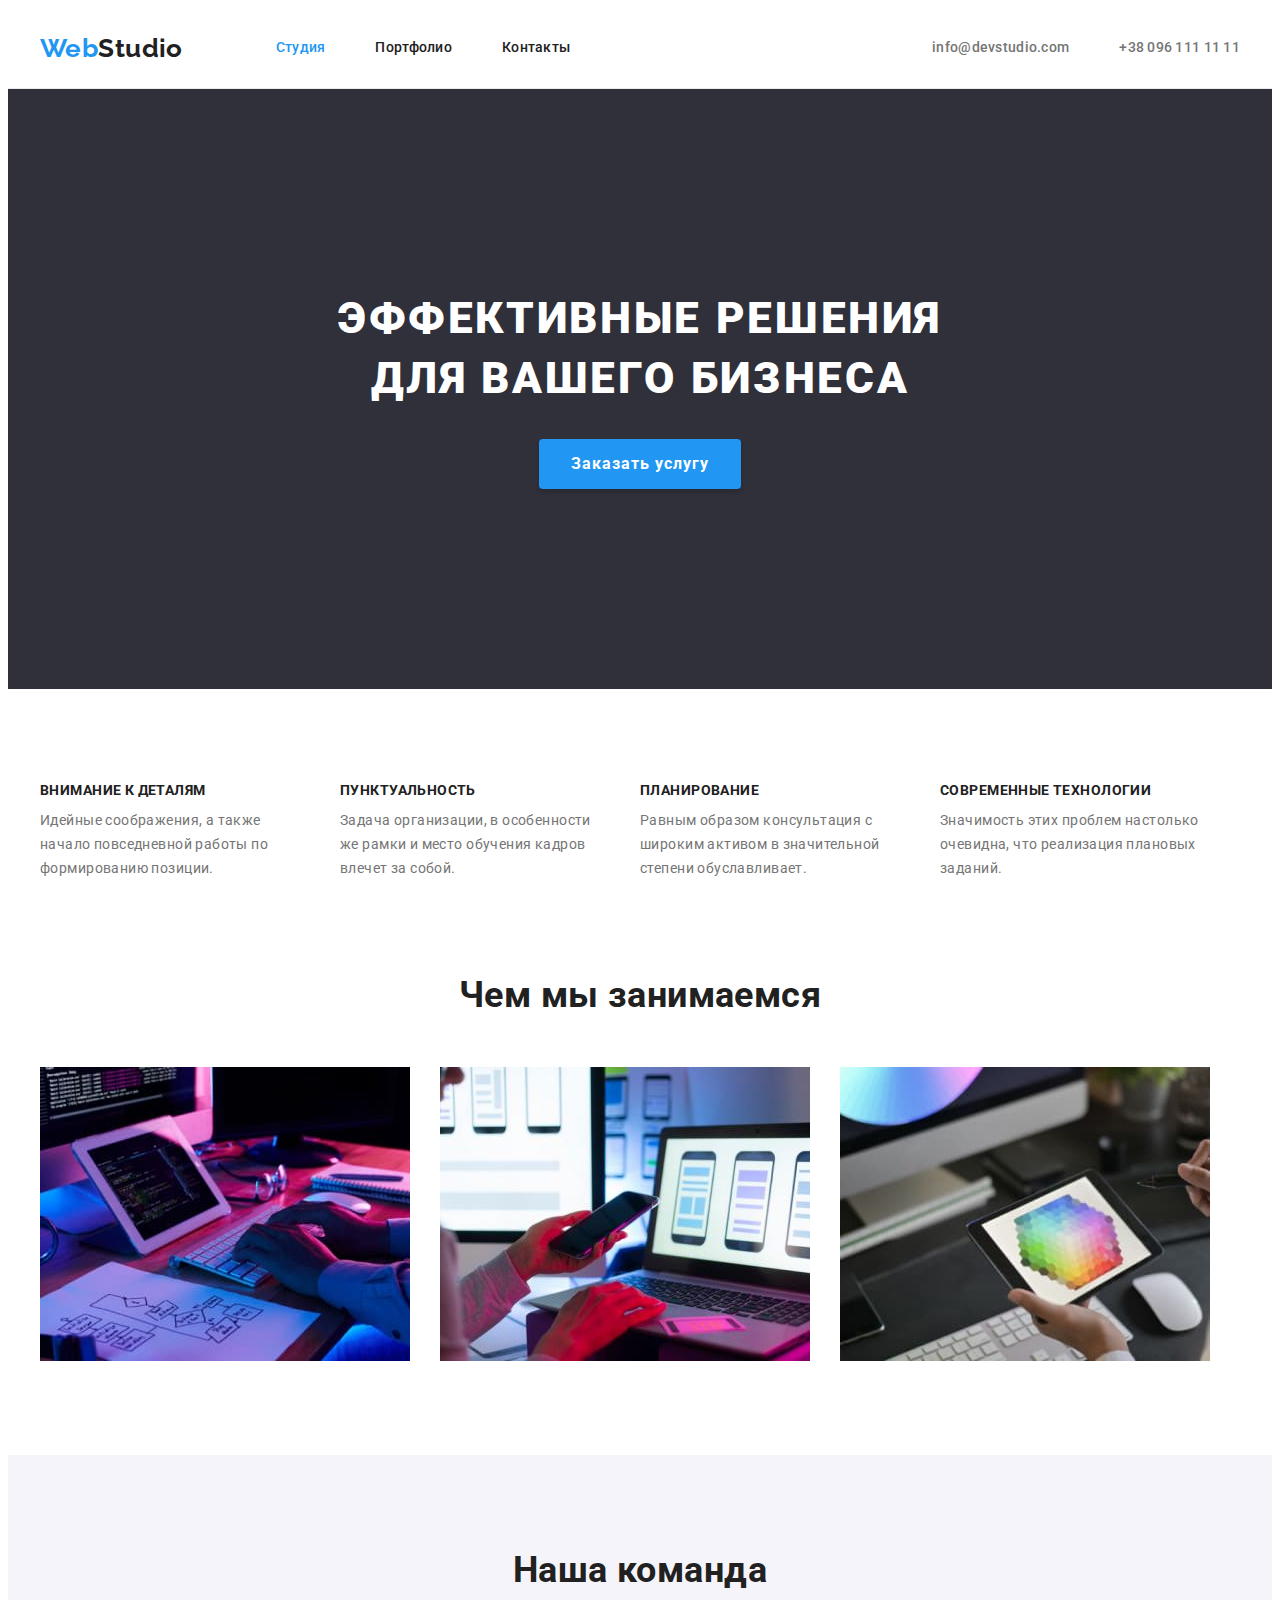
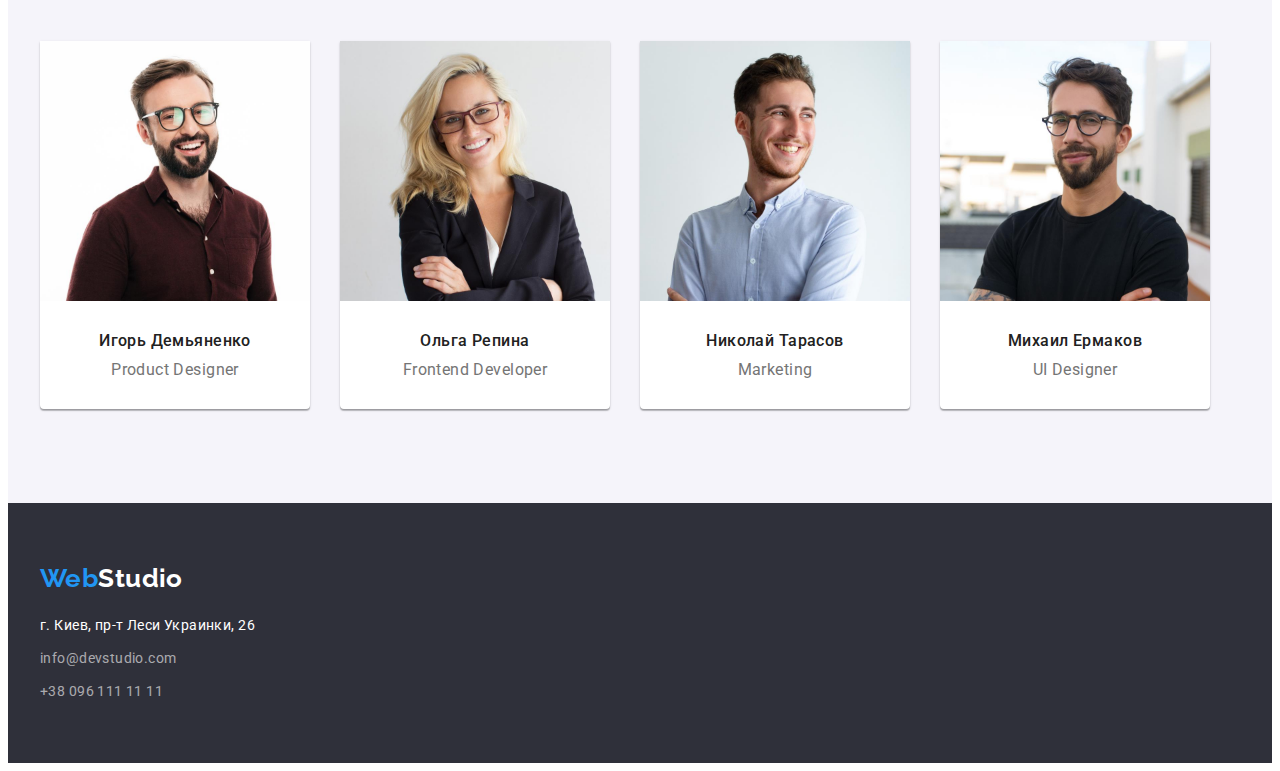
==== index.html @ 2dcbfa5a "Create index.html" ====
<!DOCTYPE html>
<html lang="ru">
  <head>
    <meta charset="UTF-8" />
    <meta http-equiv="X-UA-Compatible" content="IE=edge" />
    <meta name="viewport" content="width=device-width, initial-scale=1.0" />
    <link rel="preconnect" href="https://fonts.googleapis.com" />
    <link rel="preconnect" href="https://fonts.gstatic.com" crossorigin />
    <link rel="shortcut icon" href="#" />
    <link
      href="https://fonts.googleapis.com/css2?family=Raleway:wght@700&family=Roboto:wght@400;500;700;900&display=swap"
      rel="stylesheet"
    />
    <link
      rel="stylesheet"
      href="https://cdnjs.cloudflare.com/ajax/libs/modern-normalize/1.1.0/modern-normalize.min.css"
      integrity="sha512-wpPYUAdjBVSE4KJnH1VR1HeZfpl1ub8YT/NKx4PuQ5NmX2tKuGu6U/JRp5y+Y8XG2tV+wKQpNHVUX03MfMFn9Q=="
      crossorigin="anonymous"
      referrerpolicy="no-referrer"
    />
    <link rel="stylesheet" href="./css/styles.css" />
    <title>Студия</title>
  </head>
  <body>
    <!--Page header-->
    <header class="header">
      <div class="container main-nav">
        <nav class="main-nav">
          <a href="./index.html" class="link logo-header"><span class="sign">Web</span>Studio</a>
          <ul class="list site-nav">
            <li class="item-nav"><a href="./index.html" class="link current">Студия</a></li>
            <li class="item-nav"><a href="./portfolio.html" class="link">Портфолио</a></li>
            <li class="item-nav"><a href="./index.html" class="link">Контакты</a></li>
          </ul>
        </nav>
        <ul class="list contacts-nav">
          <li class="item-contacts">
            <a href="mailto:info@devstudio.com" class="link">info@devstudio.com</a>
          </li>
          <li class="item-contacts">
            <a href="tel:+380961111111" class="link">+38 096 111 11 11</a>
          </li>
        </ul>
      </div>
    </header>
    <!--Page content-->
    <main>
      <!--Hero-->
      <section class="hero">
        <div class="container">
          <h1 class="hero-title">Эффективные решения для вашего бизнеса</h1>
          <button type="button" class="button-hero">Заказать услугу</button>
        </div>
      </section>
      <!--Specifics-->
      <section class="specifics">
        <div class="container">
          <h2 class="section-title visually-hidden">Особенности работы</h2>
          <ul class="list specifics-list">
            <li class="item-specifics">
              <h3 class="specifics-title">ВНИМАНИЕ К ДЕТАЛЯМ</h3>
              <p class="text">
                Идейные соображения, а также начало повседневной работы по формированию позиции.
              </p>
            </li>
            <li class="item-specifics">
              <h3 class="specifics-title">ПУНКТУАЛЬНОСТЬ</h3>
              <p class="text">
                Задача организации, в особенности же рамки и место обучения кадров влечет за собой.
              </p>
            </li>
            <li class="item-specifics">
              <h3 class="specifics-title">ПЛАНИРОВАНИЕ</h3>
              <p class="text">
                Равным образом консультация с широким активом в значительной степени обуславливает.
              </p>
            </li>
            <li class="item-specifics">
              <h3 class="specifics-title">СОВРЕМЕННЫЕ ТЕХНОЛОГИИ</h3>
              <p class="text">
                Значимость этих проблем настолько очевидна, что реализация плановых заданий.
              </p>
            </li>
          </ul>
        </div>
      </section>
      <!--What we do-->
      <section class="work">
        <div class="container">
          <h2 class="section-title">Чем мы занимаемся</h2>
          <ul class="list image-work">
            <li class="item-work"><img src="./images/laptop.jpg" alt="laptop" width="370" /></li>
            <li class="item-work">
              <img src="./images/celphone.jpg" alt="celphone" width="370" />
            </li>
            <li class="item-work"><img src="./images/tablet.jpg" alt="tablet" width="370" /></li>
          </ul>
        </div>
      </section>
      <!--Our team-->
      <section class="team">
        <div class="container">
          <h2 class="section-title">Наша команда</h2>
          <ul class="list team-list">
            <li class="item-team">
              <img
                src="./images/team1.jpg"
                alt="man Ihor"
                width="270"
                height="260"
                class="card-team"
              />
              <div class="data-team">
                <h3 class="team-title">Игорь Демьяненко</h3>
                <p lang="en" class="team-text">Product Designer</p>
              </div>
            </li>
            <li class="item-team">
              <img
                src="./images/team2.jpg"
                alt="woman Olha"
                width="270"
                height="260"
                class="card-team"
              />
              <div class="data-team">
                <h3 class="team-title">Ольга Репина</h3>
                <p lang="en" class="team-text">Frontend Developer</p>
              </div>
            </li>
            <li class="item-team">
              <img
                src="./images/team3.jpg"
                alt="man Nikolai"
                width="270"
                height="260"
                class="card-team"
              />
              <div class="data-team">
                <h3 class="team-title">Николай Тарасов</h3>
                <p lang="en" class="team-text">Marketing</p>
              </div>
            </li>
            <li class="item-team">
              <img
                src=".//images/team4.jpg"
                alt="man Mahail"
                width="270"
                height="260"
                class="card-team"
              />
              <div class="data-team">
                <h3 class="team-title">Михаил Ермаков</h3>
                <p lang="en" class="team-text">UI Designer</p>
              </div>
            </li>
          </ul>
        </div>
      </section>
    </main>
    <!-- Page footer -->
    <footer class="footer">
      <div class="container">
        <a href="./index.html" class="link logo-footer"
          ><span class="sign">Web</span><span class="studio">Studio</span></a
        >
        <address>
          <ul class="list address">
            <li class="item-address">
              <a
                href="https://goo.gl/maps/n7KvUpTxi8NSxzfY6"
                target="_blank"
                rel="nofollow noreferrer noopener"
                class="link link-address"
                >г. Киев, пр-т Леси Украинки, 26</a
              >
            </li>
            <li class="item-mail">
              <a href="mailto:info@devstudio.com" class="link link-mail">info@devstudio.com</a>
            </li>
            <li class="item-tel">
              <a href="tel:+380961111111" class="link link-tel">+38 096 111 11 11</a>
            </li>
          </ul>
        </address>
      </div>
    </footer>
  </body>
</html>
---- css/styles.css ----
:root {
  --primary-text-color: #212121;
  --title-text-color: #212121;
  --accent-color: #2196f3;
  --primary-background-color: #ffffff;
  --text-color: #757575;
  --white-text-color: #ffffff;
  --filter-background-color: #f5f4fa;
  --card-set-gap: 30px;
  --hero-background-color: #2f303a;
}
body {
  background: var(--primary-background-color);
  color: var(--primary-text-color);
  font-family: Roboto, sans-serif;
  font-size: 14px;
  letter-spacing: 0.03em;
}
.visually-hidden {
  position: absolute;
  width: 1px;
  height: 1px;
  margin: -1px;
  border: 0;
  padding: 0;
  white-space: nowrap;
  clip-path: inset(100%);
  clip: rect(0 0 0 0);
  overflow: hidden;
}
.list {
  list-style: none;
  padding: 0;
  margin: 0;
}
.link {
  text-decoration: none;
  color: inherit;
}
h1,
h2,
h3,
h4,
h5,
h6,
p {
  margin-top: 0;
  margin-bottom: 0;
}
img {
  display: block;
  max-width: 100%;
  height: auto;
}
.address {
  font-style: normal;
}
.container {
  width: 1200px;
  margin: 0 auto;
  padding-left: 15px;
  padding-right: 15px;
  /* border: 1px solid red; */
}
/*---------------Header for Studio and Portfolio*--------------------/
/* LINE */
.header {
  border-bottom: 1px solid #ececec;
}
.main-nav {
  display: flex;
  align-items: center;
}
.logo-header {
  font-weight: 700;
  font-family: Raleway, sans-serif;
  font-size: 26px;
  line-height: 1.19;
  color: var(--primary-text-color);
}
.logo-header .sign {
  color: var(--accent-color);
}
.site-nav {
  display: flex;
  margin-left: 93px;
}
.site-nav .item-nav + .item-nav {
  margin-left: 50px;
}
.site-nav .link {
  display: block;
  padding-top: 32px;
  padding-bottom: 32px;
}
.contacts-nav {
  display: flex;
  margin-left: auto;
}
.contacts-nav .item-contacts + .item-contacts {
  margin-left: 50px;
}
/* .site-nav .item:not(:last-child),
.contacts-nav .item:not(:last-child) {
  margin-right: 50px;
} */
.contacts-nav .link {
  padding-top: 32px;
  padding-bottom: 32px;
}
.contacts-nav .link {
  color: var(--text-color);
}
.contacts-nav .link.current {
  color: var(--title-text-color);
}
.contacts-nav .link:hover,
.contacts-nav .link:focus {
  color: var(--accent-color);
}
.site-nav,
.contacts-nav {
  font-weight: 500;
  line-height: 1.14;
  letter-spacing: 0.02em;
}
.site-nav .link:hover,
.site-nav .link:focus,
.site-nav .link.current {
  color: var(--accent-color);
}
/*----------------- Main index.html*-----------------/
/*------------Hero----------------------------- */
.hero {
  background: var(--hero-background-color);
  text-align: center;
  padding-top: 200px;
  padding-bottom: 200px;
}
.hero-title {
  max-width: 696px;
  margin: 0px auto 30px;

  font-weight: 900;
  font-size: 44px;
  line-height: 1.36;
  color: var(--white-text-color);
  letter-spacing: 0.06em;
  text-transform: uppercase;
}
.button-hero {
  border-radius: 4px;
  border: none;
  padding: 10px 32px;
  min-width: 200px;

  box-shadow: 0px 4px 4px rgba(0, 0, 0, 0.15);
  font-family: inherit;
  font-weight: 700;
  font-size: 16px;
  line-height: 1.88;
  letter-spacing: 0.06em;
  background-color: var(--accent-color);
  color: var(--white-text-color);
  cursor: pointer;
}
.button-hero:focus,
.button-hero:hover {
  background-color: #188ce8;
}
/*------------ Specifics---------------- */
.specifics {
  padding-top: 94px;
}
.section-title {
  margin-bottom: 50px;

  font-weight: 700;
  font-size: 36px;
  line-height: 1.17;
  text-align: center;
}
.specifics-list {
  display: flex;
}
.specifics-list .item-specifics {
  width: 270px;
}
.specifics-list .item-specifics + .item-specifics {
  margin-left: var(--card-set-gap);
}
.specifics-title {
  margin-bottom: 10px;

  font-weight: 700;
  font-size: 14px;
  line-height: 1.14;
  text-transform: uppercase;
}
.text {
  margin-bottom: 0;
  font-weight: 400;
  line-height: 1.71;
  color: var(--text-color);
}
/*------------ What we do -----------------------------*/
.work {
  padding-top: 94px;
  padding-bottom: 94px;
}
.image-work {
  display: flex;
}
.image-work .item-work + .item-work {
  margin-left: var(--card-set-gap);
}
/*------------------- Our team------------------------ */
.team {
  background-color: #f5f4fa;
  padding-top: 94px;
  padding-bottom: 94px;
}
.team-list {
  display: flex;
}
.team-list .item-team + .item-team {
  margin-left: var(--card-set-gap);
}
.item-team {
  background: #ffffff;
  box-shadow: 0px 1px 3px rgba(0, 0, 0, 0.12), 0px 1px 1px rgba(0, 0, 0, 0.14),
    0px 2px 1px rgba(0, 0, 0, 0.2);
  border-radius: 0px 0px 4px 4px;
}
.data-team {
  padding-top: 30px;
  padding-bottom: 30px;
}
.team-title {
  margin-bottom: 10px;

  font-weight: 500;
  font-size: 16px;
  line-height: 1.19;
  text-align: center;
}
.team-text {
  font-size: 16px;
  line-height: 1.19;
  text-align: center;
  color: var(--text-color);
}
/*----------------------- Main portfolio.html----------------*/
/*---- ----list buttons----------------------------*/
.bottons-list {
  display: flex;
  justify-content: center;
  margin-bottom: 50px;

  background-color: var(--primary-background-color);
}
.bottons-list .item-bottons + .item-bottons {
  margin-left: 8px;
}
.filter {
  padding: 6px 22px;
  border-radius: 4px;
  border: none;

  font-family: inherit;
  font-weight: 500;
  font-size: 16px;
  line-height: 1.63;
  text-align: center;
  letter-spacing: 0.03em;
  background-color: var(--filter-background-color);
  cursor: pointer;
}
.filter:focus,
.filter:hover {
  background-color: var(--accent-color);
  color: var(--white-text-color);
}
/* -------------------list pictures GALLERY---------------*/
.portfolio {
  padding-top: 94px;
  padding-bottom: 94px;
}
.card-set {
  display: flex;
  flex-wrap: wrap;
  margin-left: calc(-1 * var(--card-set-gap));
  margin-top: calc(-1 * var(--card-set-gap));
}
.card-set > .item-card {
  flex-basis: calc(100% / 3 - var(--card-set-gap));
  margin-left: var(--card-set-gap);
  margin-top: var(--card-set-gap);
}
.data-gallery {
  background-color: #ffffff;
  border: 1px solid #eeeeee;
  border-top: none;
  padding: 20px 24px 20px 24px;
}
.title-gallery {
  margin-bottom: 4px;

  font-weight: 700;
  font-size: 18px;
  line-height: 2;
  letter-spacing: 0.06em;
}
.text-gallery {
  margin-top: 0;
  font-weight: 400;
  font-size: 16px;
  line-height: 1.88;
  color: var(--text-color);
}
/*----------- Footer for Studio and Portfolio---------------*/
.footer {
  background-color: var(--hero-background-color);
  padding-top: 60px;
  padding-bottom: 60px;
}
.address {
  display: block;
}
.logo-footer {
  display: inline-block;
  margin-bottom: 20px;

  font-family: Raleway, sans-serif;
  font-weight: 700;
  font-size: 26px;
  line-height: 1.19;
}
.logo-footer:hover {
  color: var(--accent-color);
}
.logo-footer .sign {
  color: var(--accent-color);
}
.logo-footer .studio {
  color: var(--white-text-color);
}
.address {
  font-family: 'Roboto';
  font-weight: 400;
  line-height: 1.71;
}
.item-address {
  margin-bottom: 9px;
}
.item-mail {
  margin-bottom: 9px;
}
.link-address {
  color: var(--white-text-color);
}
.link-tel,
.link-mail {
  /* margin-bottom: 9px; */
  color: rgba(255, 255, 255, 0.6);
}
.address .link:hover,
.address .link:focus,
.address .link-address:hover,
.address .link-address:focus {
  color: var(--accent-color);
}
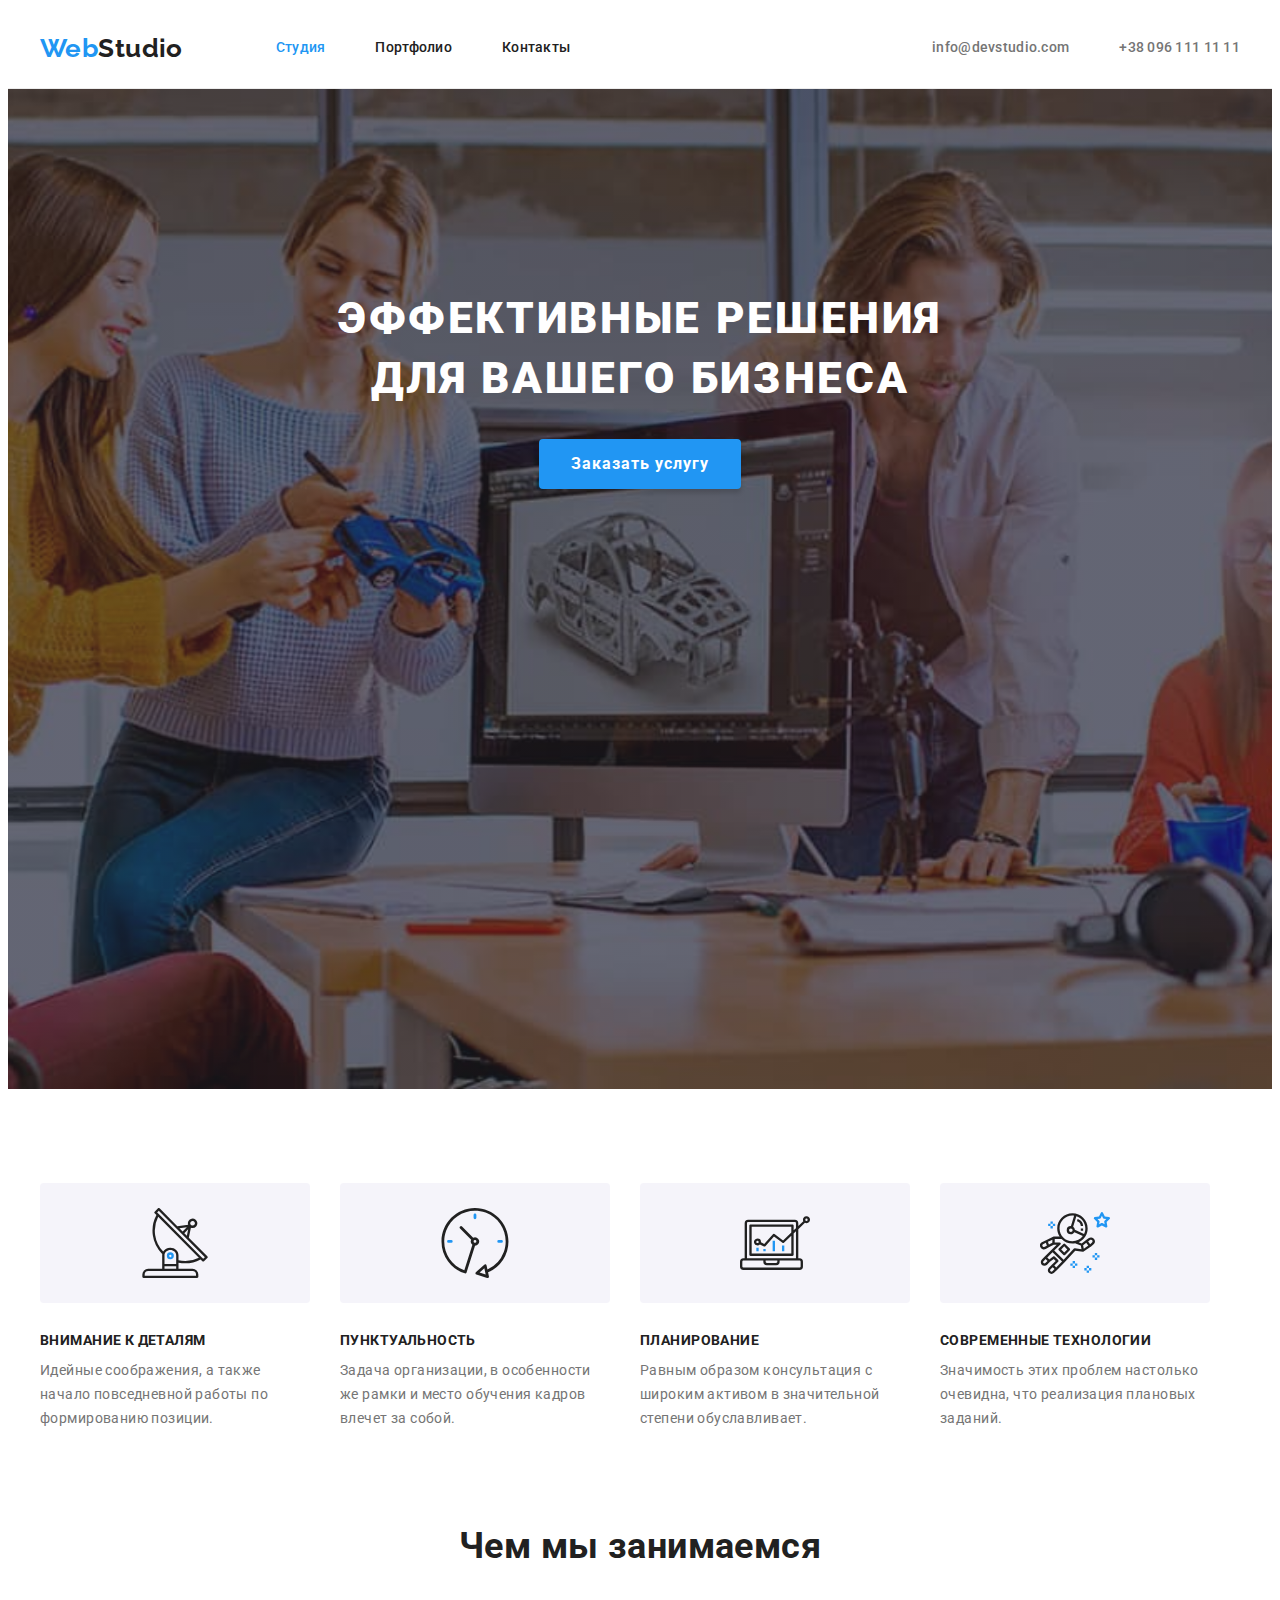
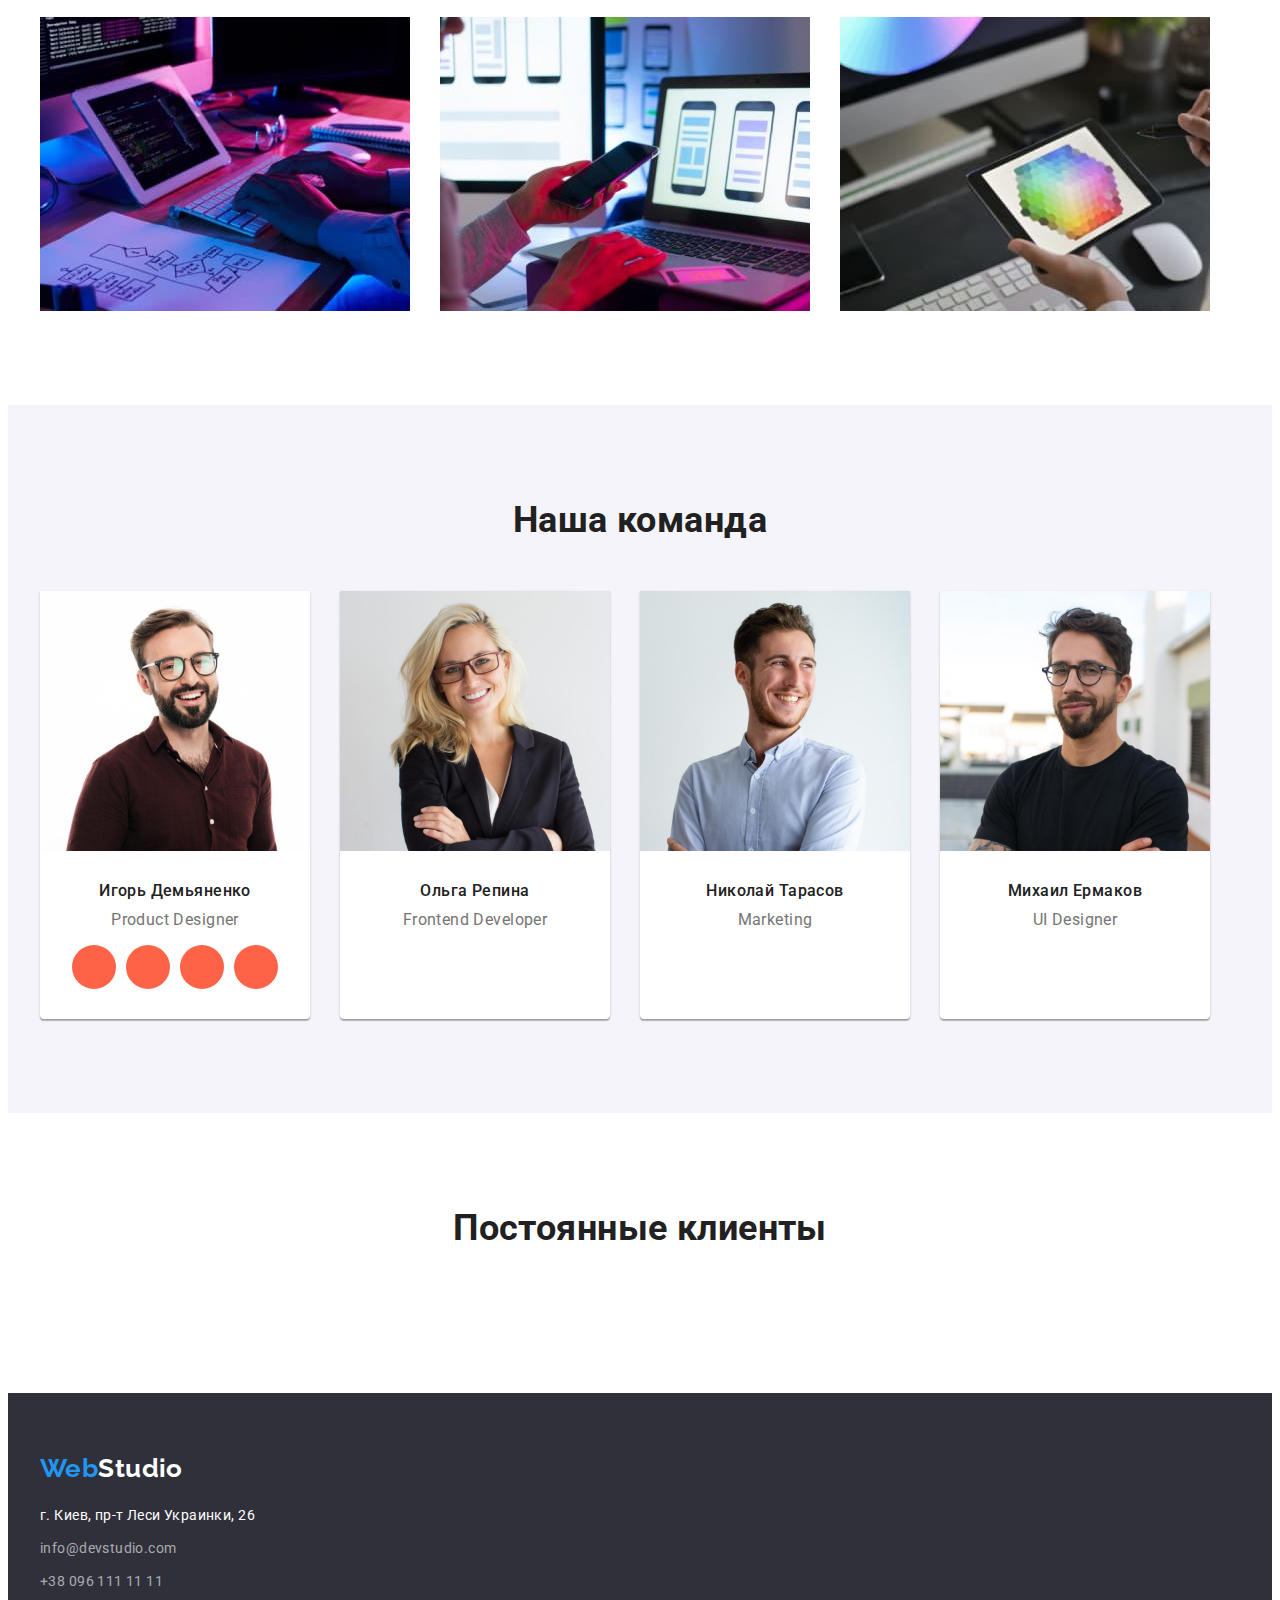
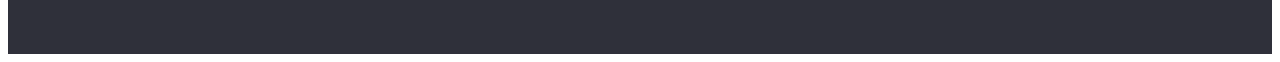
==== commit d62ab13c: "Update index.html" ====
--- a/index.html
+++ b/index.html
@@ -57,25 +57,25 @@
         <div class="container">
           <h2 class="section-title visually-hidden">Особенности работы</h2>
           <ul class="list specifics-list">
-            <li class="item-specifics">
+            <li class="item-specifics icon-antenna">
               <h3 class="specifics-title">ВНИМАНИЕ К ДЕТАЛЯМ</h3>
               <p class="text">
                 Идейные соображения, а также начало повседневной работы по формированию позиции.
               </p>
             </li>
-            <li class="item-specifics">
+            <li class="item-specifics icon-clock">
               <h3 class="specifics-title">ПУНКТУАЛЬНОСТЬ</h3>
               <p class="text">
                 Задача организации, в особенности же рамки и место обучения кадров влечет за собой.
               </p>
             </li>
-            <li class="item-specifics">
+            <li class="item-specifics icon-diagram">
               <h3 class="specifics-title">ПЛАНИРОВАНИЕ</h3>
               <p class="text">
                 Равным образом консультация с широким активом в значительной степени обуславливает.
               </p>
             </li>
-            <li class="item-specifics">
+            <li class="item-specifics icon-astronaut">
               <h3 class="specifics-title">СОВРЕМЕННЫЕ ТЕХНОЛОГИИ</h3>
               <p class="text">
                 Значимость этих проблем настолько очевидна, что реализация плановых заданий.
@@ -113,6 +113,12 @@
               <div class="data-team">
                 <h3 class="team-title">Игорь Демьяненко</h3>
                 <p lang="en" class="team-text">Product Designer</p>
+                <ul class="team-soc-list list">
+                  <li class="team-soc-item"><a href="" class="team-soc-link link"></a></li>
+                  <li class="team-soc-item"><a href="" class="team-soc-link link"></a></li>
+                  <li class="team-soc-item"><a href="" class="team-soc-link link"></a></li>
+                  <li class="team-soc-item"><a href="" class="team-soc-link link"></a></li>
+                </ul>
               </div>
             </li>
             <li class="item-team">
@@ -154,6 +160,19 @@
                 <p lang="en" class="team-text">UI Designer</p>
               </div>
             </li>
+          </ul>
+        </div>
+      </section>
+      <section class="customers">
+        <div class="containet">
+          <h2 class="section-title">Постоянные клиенты</h2>
+          <ul class="list customers-icon">
+            <li class="item-customers"></li>
+            <li class="item-customers"></li>
+            <li class="item-customers"></li>
+            <li class="item-customers"></li>
+            <li class="item-customers"></li>
+            <li class="item-customers"></li>
           </ul>
         </div>
       </section>
--- a/css/styles.css
+++ b/css/styles.css
@@ -67,10 +67,12 @@
 .header {
   border-bottom: 1px solid #ececec;
 }
+
 .main-nav {
   display: flex;
   align-items: center;
 }
+
 .logo-header {
   font-weight: 700;
   font-family: Raleway, sans-serif;
@@ -78,6 +80,7 @@
   line-height: 1.19;
   color: var(--primary-text-color);
 }
+
 .logo-header .sign {
   color: var(--accent-color);
 }
@@ -85,21 +88,26 @@
   display: flex;
   margin-left: 93px;
 }
+
 .site-nav .item-nav + .item-nav {
   margin-left: 50px;
 }
+
 .site-nav .link {
   display: block;
   padding-top: 32px;
   padding-bottom: 32px;
 }
+
 .contacts-nav {
   display: flex;
   margin-left: auto;
 }
+
 .contacts-nav .item-contacts + .item-contacts {
   margin-left: 50px;
 }
+
 /* .site-nav .item:not(:last-child),
 .contacts-nav .item:not(:last-child) {
   margin-right: 50px;
@@ -107,10 +115,9 @@
 .contacts-nav .link {
   padding-top: 32px;
   padding-bottom: 32px;
-}
-.contacts-nav .link {
   color: var(--text-color);
 }
+
 .contacts-nav .link.current {
   color: var(--title-text-color);
 }
@@ -132,11 +139,24 @@
 /*----------------- Main index.html*-----------------/
 /*------------Hero----------------------------- */
 .hero {
-  background: var(--hero-background-color);
-  text-align: center;
   padding-top: 200px;
   padding-bottom: 200px;
-}
+  max-width: 1600px;
+  height: 600px;
+  margin-left: auto;
+  margin-right: auto;
+
+  background-color: var(--hero-background-color);
+  text-align: center;
+
+  background-image: linear-gradient(
+    rgba(47, 48, 58, 0.4),
+    rgba(47, 48, 58, 0.4)),
+    url(../images/img-hero.jpg);
+  background-position: center;
+  background-size: cover; 
+}
+
 .hero-title {
   max-width: 696px;
   margin: 0px auto 30px;
@@ -189,6 +209,44 @@
 .specifics-list .item-specifics + .item-specifics {
   margin-left: var(--card-set-gap);
 }
+
+.item-specifics::before {
+  content: '';
+  height: 120px;
+  display: block;
+  background-color: #F5F4FA;
+  border-radius: 4px;
+  margin-bottom: 30px;
+}
+.icon-antenna::before {
+  background-image: url(../images/icon-antenna.svg);
+  content: '';
+  background-repeat: no-repeat;
+  background-position: center;
+  background-size: content;
+}
+.icon-clock::before {
+  background-image: url(../images/icon-clock.svg);
+  content: '';
+  background-repeat: no-repeat;
+  background-position: center;
+  background-size: content;
+}
+.icon-diagram::before {
+  background-image: url(../images/icon-diagram.svg);
+  content: '';
+  background-repeat: no-repeat;
+  background-position: center;
+  background-size: content;
+}
+.icon-astronaut::before {
+  background-image: url(../images/icon-astronaut.svg);
+  content: '';
+  background-repeat: no-repeat;
+  background-position: center;
+  background-size: content;
+}
+
 .specifics-title {
   margin-bottom: 10px;
 
@@ -220,22 +278,27 @@
   padding-top: 94px;
   padding-bottom: 94px;
 }
+
 .team-list {
   display: flex;
 }
+
 .team-list .item-team + .item-team {
   margin-left: var(--card-set-gap);
 }
+
 .item-team {
   background: #ffffff;
   box-shadow: 0px 1px 3px rgba(0, 0, 0, 0.12), 0px 1px 1px rgba(0, 0, 0, 0.14),
     0px 2px 1px rgba(0, 0, 0, 0.2);
   border-radius: 0px 0px 4px 4px;
 }
+
 .data-team {
   padding-top: 30px;
   padding-bottom: 30px;
 }
+
 .team-title {
   margin-bottom: 10px;
 
@@ -244,11 +307,43 @@
   line-height: 1.19;
   text-align: center;
 }
+
 .team-text {
+  margin-bottom: 16px;
+  
   font-size: 16px;
   line-height: 1.19;
   text-align: center;
   color: var(--text-color);
+}
+
+.team-soc-list {
+  display: flex;
+  justify-content: center;
+
+}
+.team-soc-item {
+  width: 44px;
+  height: 44px;
+  margin-right: 10px;
+}
+
+.team-soc-item:last-child {
+  margin-right: 0;
+}
+
+.team-soc-link {
+  display: block;
+  width: 100%;
+  height: 100%;
+  background-color: tomato;
+  border-radius: 50%;
+  
+}
+/*------------------------------Regular Customers----------------------*/
+.customers {
+  padding-top: 94px;
+  padding-bottom: 94px;
 }
 /*----------------------- Main portfolio.html----------------*/
 /*---- ----list buttons----------------------------*/
@@ -280,6 +375,7 @@
 .filter:hover {
   background-color: var(--accent-color);
   color: var(--white-text-color);
+  box-shadow: 0px 3px 1px rgba(0, 0, 0, 0.1), 0px 1px 2px rgba(0, 0, 0, 0.08), 0px 2px 2px rgba(0, 0, 0, 0.12);
 }
 /* -------------------list pictures GALLERY---------------*/
 .portfolio {
@@ -297,6 +393,12 @@
   margin-left: var(--card-set-gap);
   margin-top: var(--card-set-gap);
 }
+
+.item-card:hover,
+.item-card:focus {
+  box-shadow: 0px 1px 1px rgba(0, 0, 0, 0.12), 0px 4px 4px rgba(0, 0, 0, 0.06), 1px 4px 6px rgba(0, 0, 0, 0.16);box-shadow: 0px 1px 1px rgba(0, 0, 0, 0.12), 0px 4px 4px rgba(0, 0, 0, 0.06), 1px 4px 6px rgba(0, 0, 0, 0.16);
+}
+
 .data-gallery {
   background-color: #ffffff;
   border: 1px solid #eeeeee;
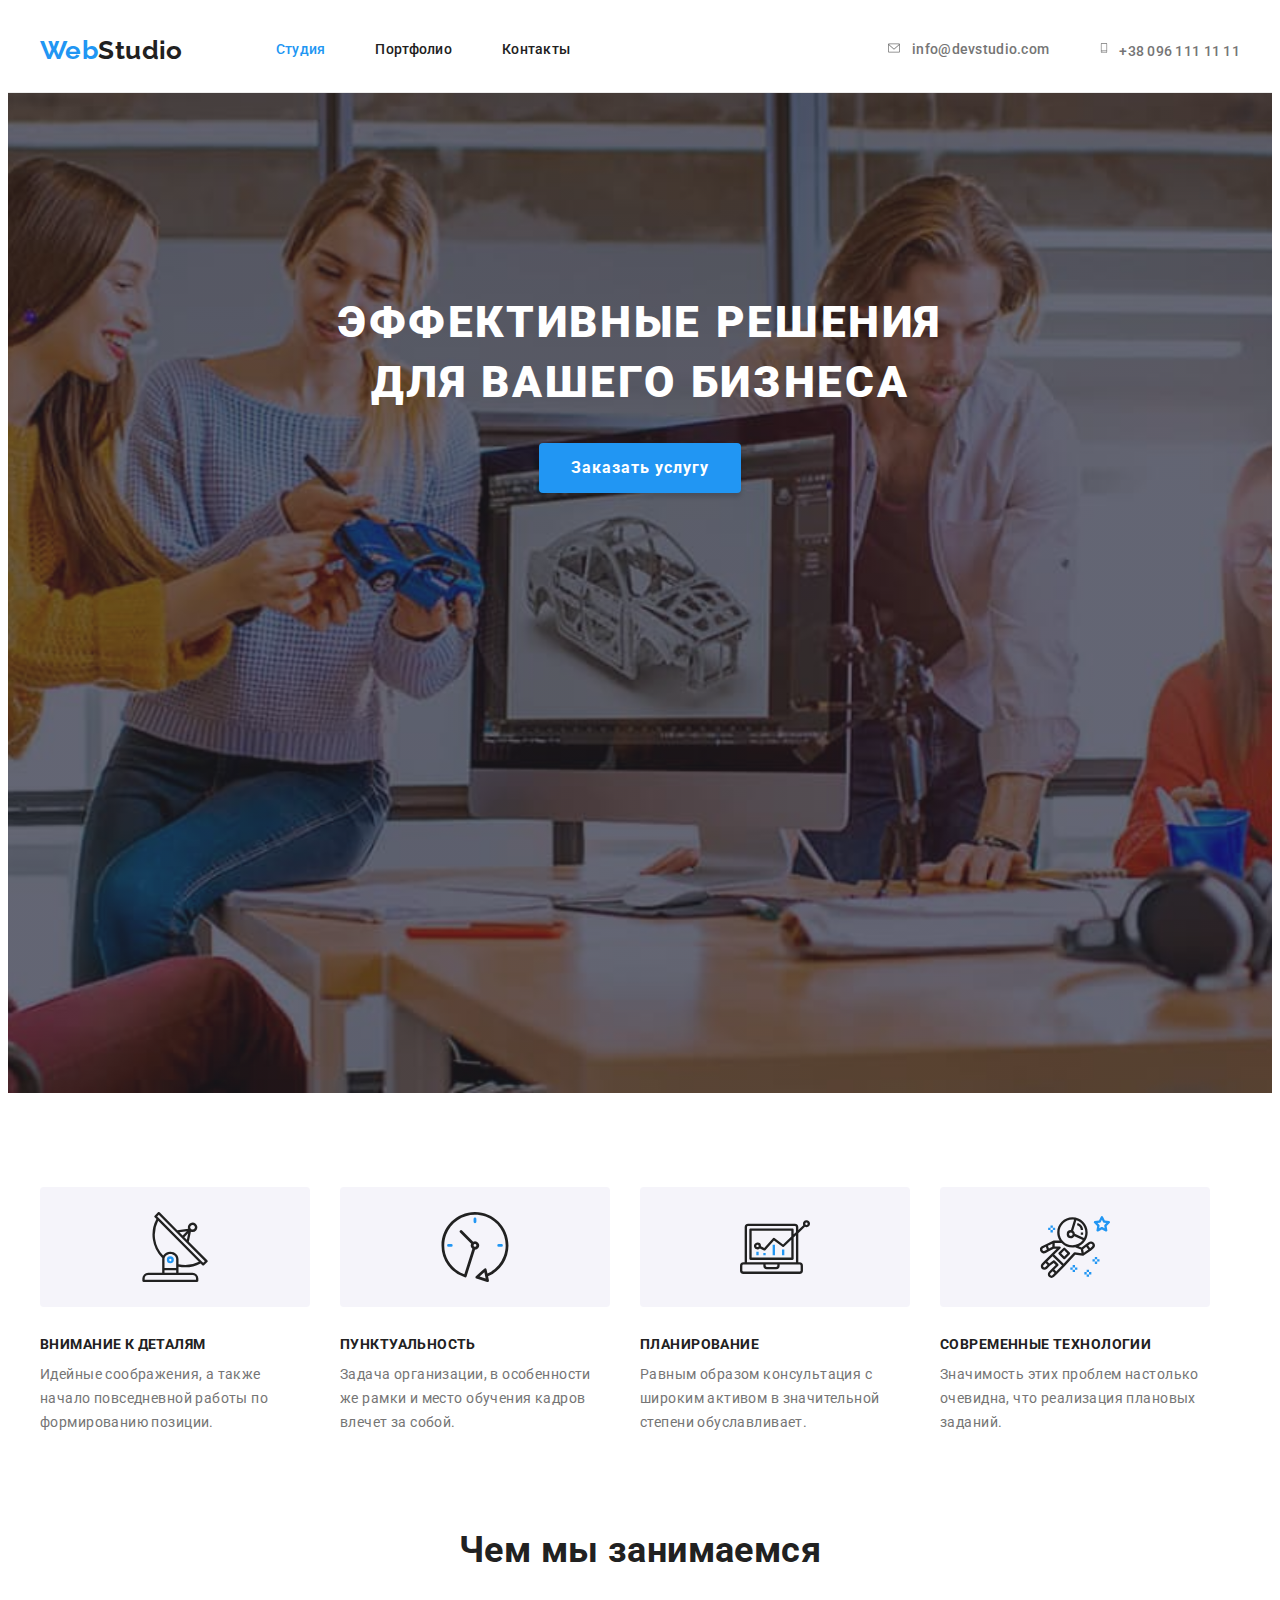
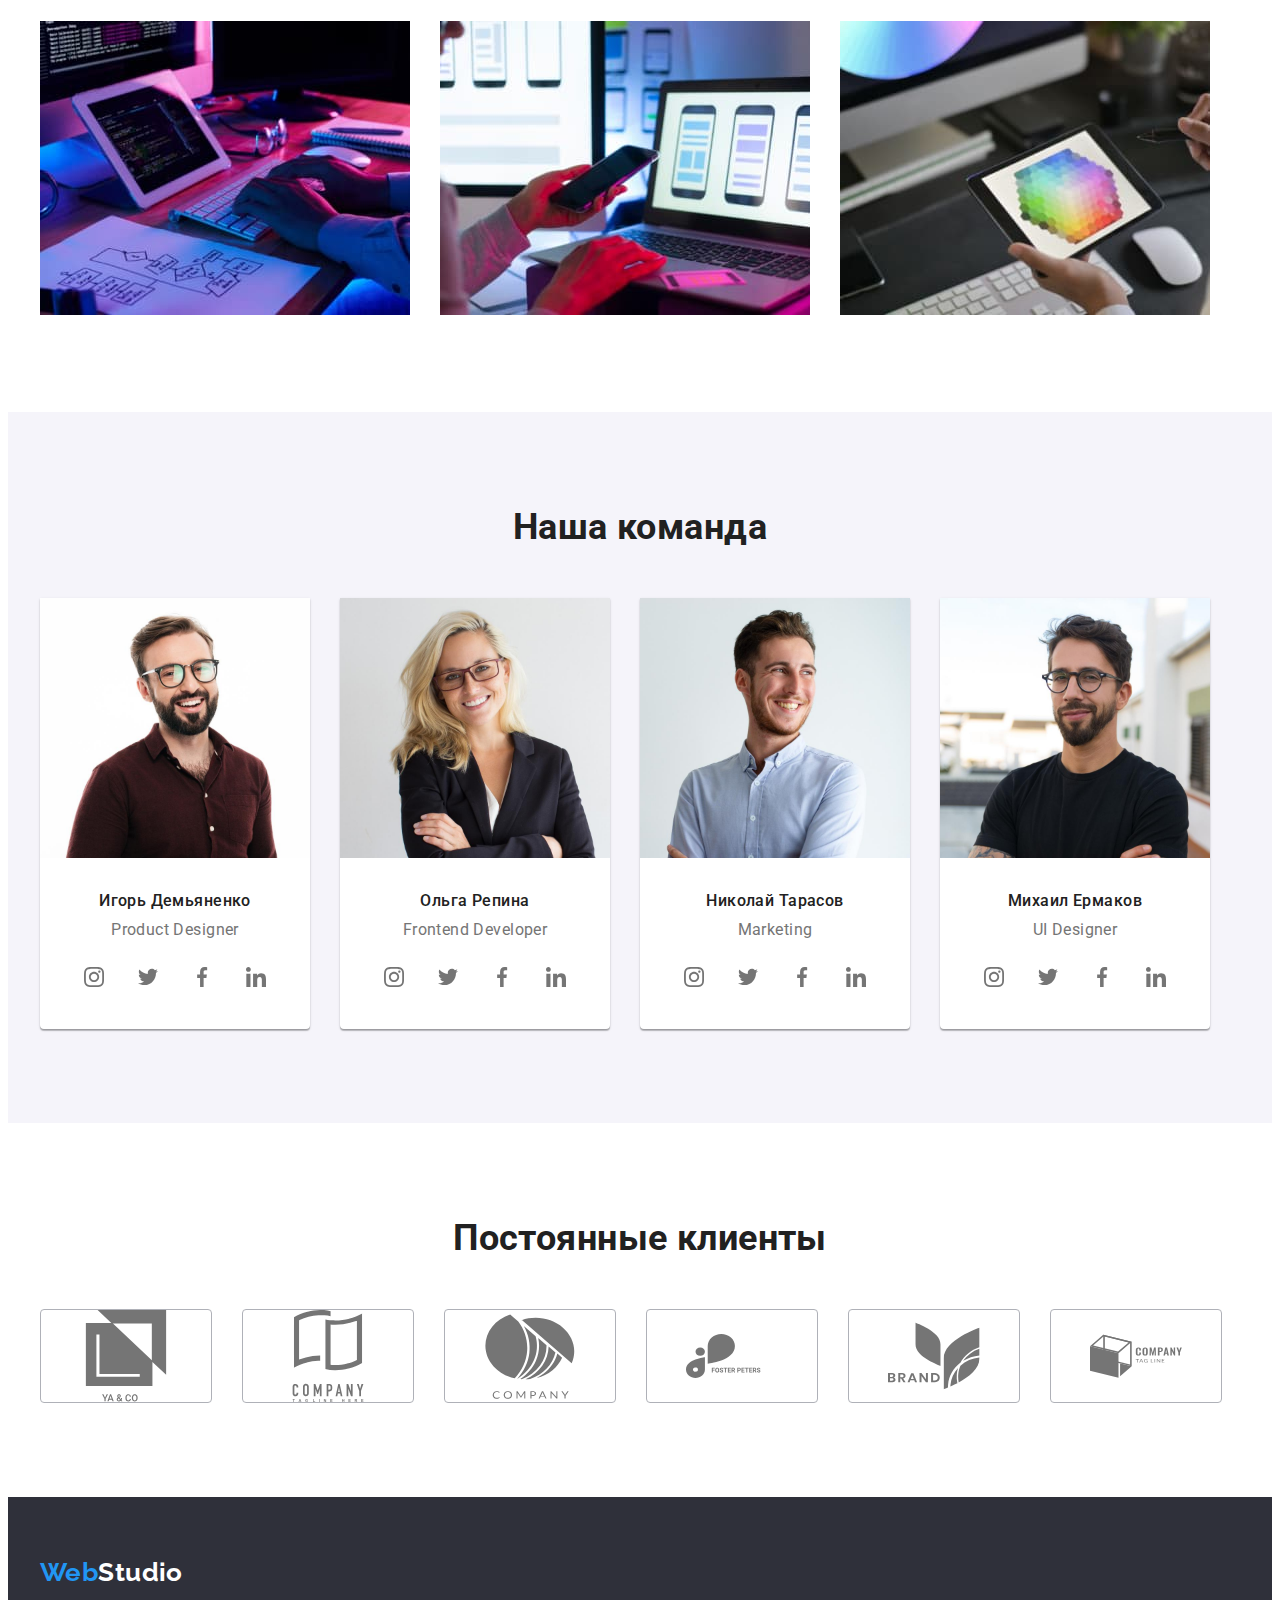
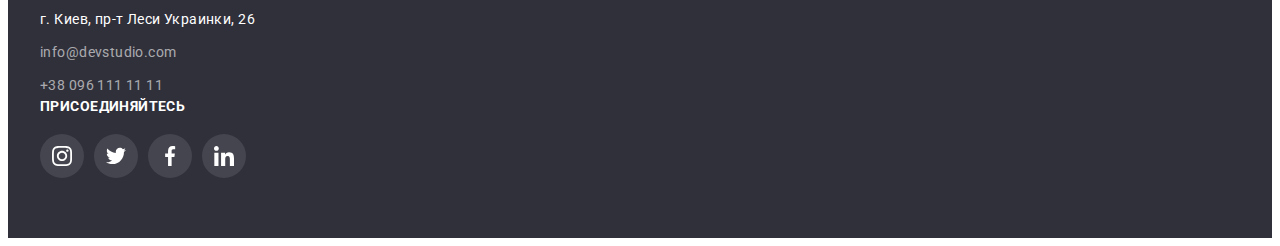
==== commit f9ce06a7: "Update index.html" ====
--- a/index.html
+++ b/index.html
@@ -35,10 +35,18 @@
         </nav>
         <ul class="list contacts-nav">
           <li class="item-contacts">
-            <a href="mailto:info@devstudio.com" class="link">info@devstudio.com</a>
+            <a href="mailto:info@devstudio.com" class="link">
+              <svg class="icon-mail" width="16" height="12">
+                <use href="./images/icons.svg#icon-envelope"></use></svg
+              >info@devstudio.com
+            </a>
           </li>
           <li class="item-contacts">
-            <a href="tel:+380961111111" class="link">+38 096 111 11 11</a>
+            <a href="tel:+380961111111" class="link">
+              <svg class="icon-tel" width="10" height="16">
+                <use href="./images/icons.svg#icon-smartphone"></use></svg
+              >+38 096 111 11 11
+            </a>
           </li>
         </ul>
       </div>
@@ -114,10 +122,34 @@
                 <h3 class="team-title">Игорь Демьяненко</h3>
                 <p lang="en" class="team-text">Product Designer</p>
                 <ul class="team-soc-list list">
-                  <li class="team-soc-item"><a href="" class="team-soc-link link"></a></li>
-                  <li class="team-soc-item"><a href="" class="team-soc-link link"></a></li>
-                  <li class="team-soc-item"><a href="" class="team-soc-link link"></a></li>
-                  <li class="team-soc-item"><a href="" class="team-soc-link link"></a></li>
+                  <li class="team-soc-item">
+                    <a href="" class="team-soc-link link"
+                      ><svg class="team-soc-icon" width="20" height="20">
+                        <use href="./images/icons.svg#icon-instagram"></use>
+                      </svg>
+                    </a>
+                  </li>
+                  <li class="team-soc-item">
+                    <a href="" class="team-soc-link link"
+                      ><svg class="team-soc-icon" width="20" height="20">
+                        <use href="./images/icons.svg#icon-twitter"></use>
+                      </svg>
+                    </a>
+                  </li>
+                  <li class="team-soc-item">
+                    <a href="" class="team-soc-link link">
+                      <svg class="team-soc-icon" width="20" height="20">
+                        <use href="./images/icons.svg#icon-facebook"></use>
+                      </svg>
+                    </a>
+                  </li>
+                  <li class="team-soc-item">
+                    <a href="" class="team-soc-link link"
+                      ><svg class="team-soc-icon" width="20" height="20">
+                        <use href="./images/icons.svg#icon-linkedin"></use>
+                      </svg>
+                    </a>
+                  </li>
                 </ul>
               </div>
             </li>
@@ -132,6 +164,36 @@
               <div class="data-team">
                 <h3 class="team-title">Ольга Репина</h3>
                 <p lang="en" class="team-text">Frontend Developer</p>
+                <ul class="team-soc-list list">
+                  <li class="team-soc-item">
+                    <a href="" class="team-soc-link link"
+                      ><svg class="team-soc-icon" width="20" height="20">
+                        <use href="./images/icons.svg#icon-instagram"></use>
+                      </svg>
+                    </a>
+                  </li>
+                  <li class="team-soc-item">
+                    <a href="" class="team-soc-link link"
+                      ><svg class="team-soc-icon" width="20" height="20">
+                        <use href="./images/icons.svg#icon-twitter"></use>
+                      </svg>
+                    </a>
+                  </li>
+                  <li class="team-soc-item">
+                    <a href="" class="team-soc-link link">
+                      <svg class="team-soc-icon" width="20" height="20">
+                        <use href="./images/icons.svg#icon-facebook"></use>
+                      </svg>
+                    </a>
+                  </li>
+                  <li class="team-soc-item">
+                    <a href="" class="team-soc-link link"
+                      ><svg class="team-soc-icon" width="20" height="20">
+                        <use href="./images/icons.svg#icon-linkedin"></use>
+                      </svg>
+                    </a>
+                  </li>
+                </ul>
               </div>
             </li>
             <li class="item-team">
@@ -145,6 +207,36 @@
               <div class="data-team">
                 <h3 class="team-title">Николай Тарасов</h3>
                 <p lang="en" class="team-text">Marketing</p>
+                <ul class="team-soc-list list">
+                  <li class="team-soc-item">
+                    <a href="" class="team-soc-link link"
+                      ><svg class="team-soc-icon" width="20" height="20">
+                        <use href="./images/icons.svg#icon-instagram"></use>
+                      </svg>
+                    </a>
+                  </li>
+                  <li class="team-soc-item">
+                    <a href="" class="team-soc-link link"
+                      ><svg class="team-soc-icon" width="20" height="20">
+                        <use href="./images/icons.svg#icon-twitter"></use>
+                      </svg>
+                    </a>
+                  </li>
+                  <li class="team-soc-item">
+                    <a href="" class="team-soc-link link">
+                      <svg class="team-soc-icon" width="20" height="20">
+                        <use href="./images/icons.svg#icon-facebook"></use>
+                      </svg>
+                    </a>
+                  </li>
+                  <li class="team-soc-item">
+                    <a href="" class="team-soc-link link"
+                      ><svg class="team-soc-icon" width="20" height="20">
+                        <use href="./images/icons.svg#icon-linkedin"></use>
+                      </svg>
+                    </a>
+                  </li>
+                </ul>
               </div>
             </li>
             <li class="item-team">
@@ -158,21 +250,88 @@
               <div class="data-team">
                 <h3 class="team-title">Михаил Ермаков</h3>
                 <p lang="en" class="team-text">UI Designer</p>
+                <ul class="team-soc-list list">
+                  <li class="team-soc-item">
+                    <a href="" class="team-soc-link link"
+                      ><svg class="team-soc-icon" width="20" height="20">
+                        <use href="./images/icons.svg#icon-instagram"></use>
+                      </svg>
+                    </a>
+                  </li>
+                  <li class="team-soc-item">
+                    <a href="" class="team-soc-link link"
+                      ><svg class="team-soc-icon" width="20" height="20">
+                        <use href="./images/icons.svg#icon-twitter"></use>
+                      </svg>
+                    </a>
+                  </li>
+                  <li class="team-soc-item">
+                    <a href="" class="team-soc-link link">
+                      <svg class="team-soc-icon" width="20" height="20">
+                        <use href="./images/icons.svg#icon-facebook"></use>
+                      </svg>
+                    </a>
+                  </li>
+                  <li class="team-soc-item">
+                    <a href="" class="team-soc-link link"
+                      ><svg class="team-soc-icon" width="20" height="20">
+                        <use href="./images/icons.svg#icon-linkedin"></use>
+                      </svg>
+                    </a>
+                  </li>
+                </ul>
               </div>
             </li>
           </ul>
         </div>
       </section>
+      <!--Regular Customers-->
       <section class="customers">
-        <div class="containet">
+        <div class="container">
           <h2 class="section-title">Постоянные клиенты</h2>
-          <ul class="list customers-icon">
-            <li class="item-customers"></li>
-            <li class="item-customers"></li>
-            <li class="item-customers"></li>
-            <li class="item-customers"></li>
-            <li class="item-customers"></li>
-            <li class="item-customers"></li>
+          <ul class="list customers-icon-list">
+            <li class="item-customers">
+              <a href="" class="item-customers-link link">
+                <svg class="company-icon" width="106" height="60">
+                  <use href="./images/icons.svg#icon-company1"></use>
+                </svg>
+              </a>
+            </li>
+            <li class="item-customers">
+              <a href="" class="item-customers-link link">
+                <svg class="company-icon" width="106" height="60">
+                  <use href="./images/icons.svg#icon-company2"></use>
+                </svg>
+              </a>
+            </li>
+            <li class="item-customers">
+              <a href="" class="item-customers-link link">
+                <svg class="company-icon" width="106" height="60">
+                  <use href="./images/icons.svg#icon-company3"></use>
+                </svg>
+              </a>
+            </li>
+            <li class="item-customers">
+              <a href="" class="item-customers-link link">
+                <svg class="company-icon" width="106" height="60">
+                  <use href="./images/icons.svg#icon-company4"></use>
+                </svg>
+              </a>
+            </li>
+            <li class="item-customers">
+              <a href="" class="item-customers-link link">
+                <svg class="company-icon" width="106" height="60">
+                  <use href="./images/icons.svg#icon-company5"></use>
+                </svg>
+              </a>
+            </li>
+            <li class="item-customers">
+              <a href="" class="item-customers-link link">
+                <svg class="company-icon" width="106" height="60">
+                  <use href="./images/icons.svg#icon-company6"></use>
+                </svg>
+              </a>
+            </li>
           </ul>
         </div>
       </section>
@@ -202,6 +361,39 @@
             </li>
           </ul>
         </address>
+        <div class="join-soc-networks">
+          <h2 class="soc-title">присоединяйтесь</h2>
+          <ul class="soc-list list">
+            <li class="join-soc-item">
+              <a href="" class="join-soc-link link">
+                <svg class="team-soc-icon" width="20" height="20">
+                  <use href="./images/icons.svg#icon-instagram"></use>
+                </svg>
+              </a>
+            </li>
+            <li class="join-soc-item">
+              <a href="" class="join-soc-link link">
+                <svg class="team-soc-icon" width="20" height="20">
+                  <use href="./images/icons.svg#icon-twitter"></use>
+                </svg>
+              </a>
+            </li>
+            <li class="join-soc-item">
+              <a href="" class="join-soc-link link">
+                <svg class="team-soc-icon" width="20" height="20">
+                  <use href="./images/icons.svg#icon-facebook"></use>
+                </svg>
+              </a>
+            </li>
+            <li class="join-soc-item">
+              <a href="" class="join-soc-link link">
+                <svg class="team-soc-icon" width="20" height="20">
+                  <use href="./images/icons.svg#icon-linkedin"></use>
+                </svg>
+              </a>
+            </li>
+          </ul>
+        </div>
       </div>
     </footer>
   </body>
--- a/css/styles.css
+++ b/css/styles.css
@@ -47,7 +47,7 @@
   margin-top: 0;
   margin-bottom: 0;
 }
-img {
+.img {
   display: block;
   max-width: 100%;
   height: auto;
@@ -136,6 +136,30 @@
 .site-nav .link.current {
   color: var(--accent-color);
 }
+
+.item-contacts {
+  display: flex;
+  align-items: center;
+  justify-content: center;
+}
+.icon-mail {
+  margin-right: 10px;
+  fill: currentColor;
+}
+.icon-mail:hover,
+.icon-mail:focus {
+  fill: var(--accent-color);
+}
+
+.icon-tel {
+  margin-right: 10px;
+  fill: currentColor;
+}
+.icon-tel:hover,
+.icon-tel:focus {
+  fill: var(--accent-color);
+}
+
 /*----------------- Main index.html*-----------------/
 /*------------Hero----------------------------- */
 .hero {
@@ -149,12 +173,10 @@
   background-color: var(--hero-background-color);
   text-align: center;
 
-  background-image: linear-gradient(
-    rgba(47, 48, 58, 0.4),
-    rgba(47, 48, 58, 0.4)),
+  background-image: linear-gradient(rgba(47, 48, 58, 0.4), rgba(47, 48, 58, 0.4)),
     url(../images/img-hero.jpg);
   background-position: center;
-  background-size: cover; 
+  background-size: cover;
 }
 
 .hero-title {
@@ -188,7 +210,7 @@
 .button-hero:hover {
   background-color: #188ce8;
 }
-/*------------ Specifics---------------- */
+/*------------------------------ Specifics---------------- */
 .specifics {
   padding-top: 94px;
 }
@@ -214,7 +236,7 @@
   content: '';
   height: 120px;
   display: block;
-  background-color: #F5F4FA;
+  background-color: #f5f4fa;
   border-radius: 4px;
   margin-bottom: 30px;
 }
@@ -310,7 +332,7 @@
 
 .team-text {
   margin-bottom: 16px;
-  
+
   font-size: 16px;
   line-height: 1.19;
   text-align: center;
@@ -320,7 +342,6 @@
 .team-soc-list {
   display: flex;
   justify-content: center;
-
 }
 .team-soc-item {
   width: 44px;
@@ -333,20 +354,72 @@
 }
 
 .team-soc-link {
-  display: block;
+  display: flex;
+  align-items: center;
+  justify-content: center;
   width: 100%;
   height: 100%;
-  background-color: tomato;
+  background-color: var(--primary-background-color);
   border-radius: 50%;
-  
-}
+  color: var(--text-color);
+}
+.team-soc-link:hover,
+.team-soc-link:focus {
+  background-color: var(--accent-color);
+  color: var(--white-text-color);
+}
+
+.team-soc-icon {
+  fill: currentColor;
+}
+/* .team-soc-link:hover .team-soc-icon,
+.team-soc-link:focus .team-soc-icon {
+  fill: var(--white-text-color);
+} */
+
 /*------------------------------Regular Customers----------------------*/
+
 .customers {
   padding-top: 94px;
   padding-bottom: 94px;
 }
-/*----------------------- Main portfolio.html----------------*/
-/*---- ----list buttons----------------------------*/
+.customers-icon-list {
+  display: flex;
+}
+.customers-icon-list .item-customers + .item-customers {
+  margin-left: var(--card-set-gap);
+}
+.item-customers {
+  display: inherit;
+  align-items: center;
+  justify-content: center;
+  width: 170px;
+  height: 92px;
+  border: 1px solid #afb1b8;
+  border-radius: 4px;
+}
+.item-customers-link {
+  display: flex;
+  align-items: center;
+  justify-content: center;
+  width: 100%;
+  height: 100%;
+}
+.company-icon {
+  width: 100%;
+  height: 100%;
+  padding: 16px 32px;
+  fill: var(--text-color);
+}
+.company-icon:hover,
+.company-icon:hover {
+  fill: var(--accent-color);
+  border: 1px solid #2196f3;
+  border-radius: 4px;
+}
+
+/*------------------------- Main portfolio.html----------------*/
+/*-----------list buttons----------------------------*/
 .bottons-list {
   display: flex;
   justify-content: center;
@@ -375,7 +448,8 @@
 .filter:hover {
   background-color: var(--accent-color);
   color: var(--white-text-color);
-  box-shadow: 0px 3px 1px rgba(0, 0, 0, 0.1), 0px 1px 2px rgba(0, 0, 0, 0.08), 0px 2px 2px rgba(0, 0, 0, 0.12);
+  box-shadow: 0px 3px 1px rgba(0, 0, 0, 0.1), 0px 1px 2px rgba(0, 0, 0, 0.08),
+    0px 2px 2px rgba(0, 0, 0, 0.12);
 }
 /* -------------------list pictures GALLERY---------------*/
 .portfolio {
@@ -396,7 +470,10 @@
 
 .item-card:hover,
 .item-card:focus {
-  box-shadow: 0px 1px 1px rgba(0, 0, 0, 0.12), 0px 4px 4px rgba(0, 0, 0, 0.06), 1px 4px 6px rgba(0, 0, 0, 0.16);box-shadow: 0px 1px 1px rgba(0, 0, 0, 0.12), 0px 4px 4px rgba(0, 0, 0, 0.06), 1px 4px 6px rgba(0, 0, 0, 0.16);
+  box-shadow: 0px 1px 1px rgba(0, 0, 0, 0.12), 0px 4px 4px rgba(0, 0, 0, 0.06),
+    1px 4px 6px rgba(0, 0, 0, 0.16);
+  box-shadow: 0px 1px 1px rgba(0, 0, 0, 0.12), 0px 4px 4px rgba(0, 0, 0, 0.06),
+    1px 4px 6px rgba(0, 0, 0, 0.16);
 }
 
 .data-gallery {
@@ -426,6 +503,7 @@
   padding-top: 60px;
   padding-bottom: 60px;
 }
+
 .address {
   display: block;
 }
@@ -472,3 +550,56 @@
 .address .link-address:focus {
   color: var(--accent-color);
 }
+
+.join-soc-networks{
+  display: block
+  margin-left: 70px;
+  
+}
+
+.soc-title {
+  display: inline-block;
+  margin-bottom: 20px;
+  font-family: 'Roboto';
+  font-weight: 700;
+  font-size: 14px;
+  line-height: calc(16 / 14);
+  letter-spacing: 0.03em;
+  text-transform: uppercase;
+  color: var(--white-text-color);
+}
+
+.soc-list {
+  display: flex;
+  margin: auto;
+}
+
+.join-soc-item {
+  width: 44px;
+  height: 44px;
+  margin-right: 10px;
+}
+
+.join-soc-item:last-child {
+  margin-right: 0;
+}
+
+.join-soc-link {
+  display: flex;
+  align-items: center;
+  justify-content: center;
+  width: 100%;
+  height: 100%;
+  background-color: rgba(255, 255, 255, 0.1);
+  border-radius: 50%;
+  color: var(--white-text-color);
+}
+
+.join-soc-link:hover,
+.tjoin-soc-link:focus {
+  background-color: var(--accent-color);
+  color: var(--white-text-color);
+}
+
+.team-soc-icon {
+  fill: currentColor;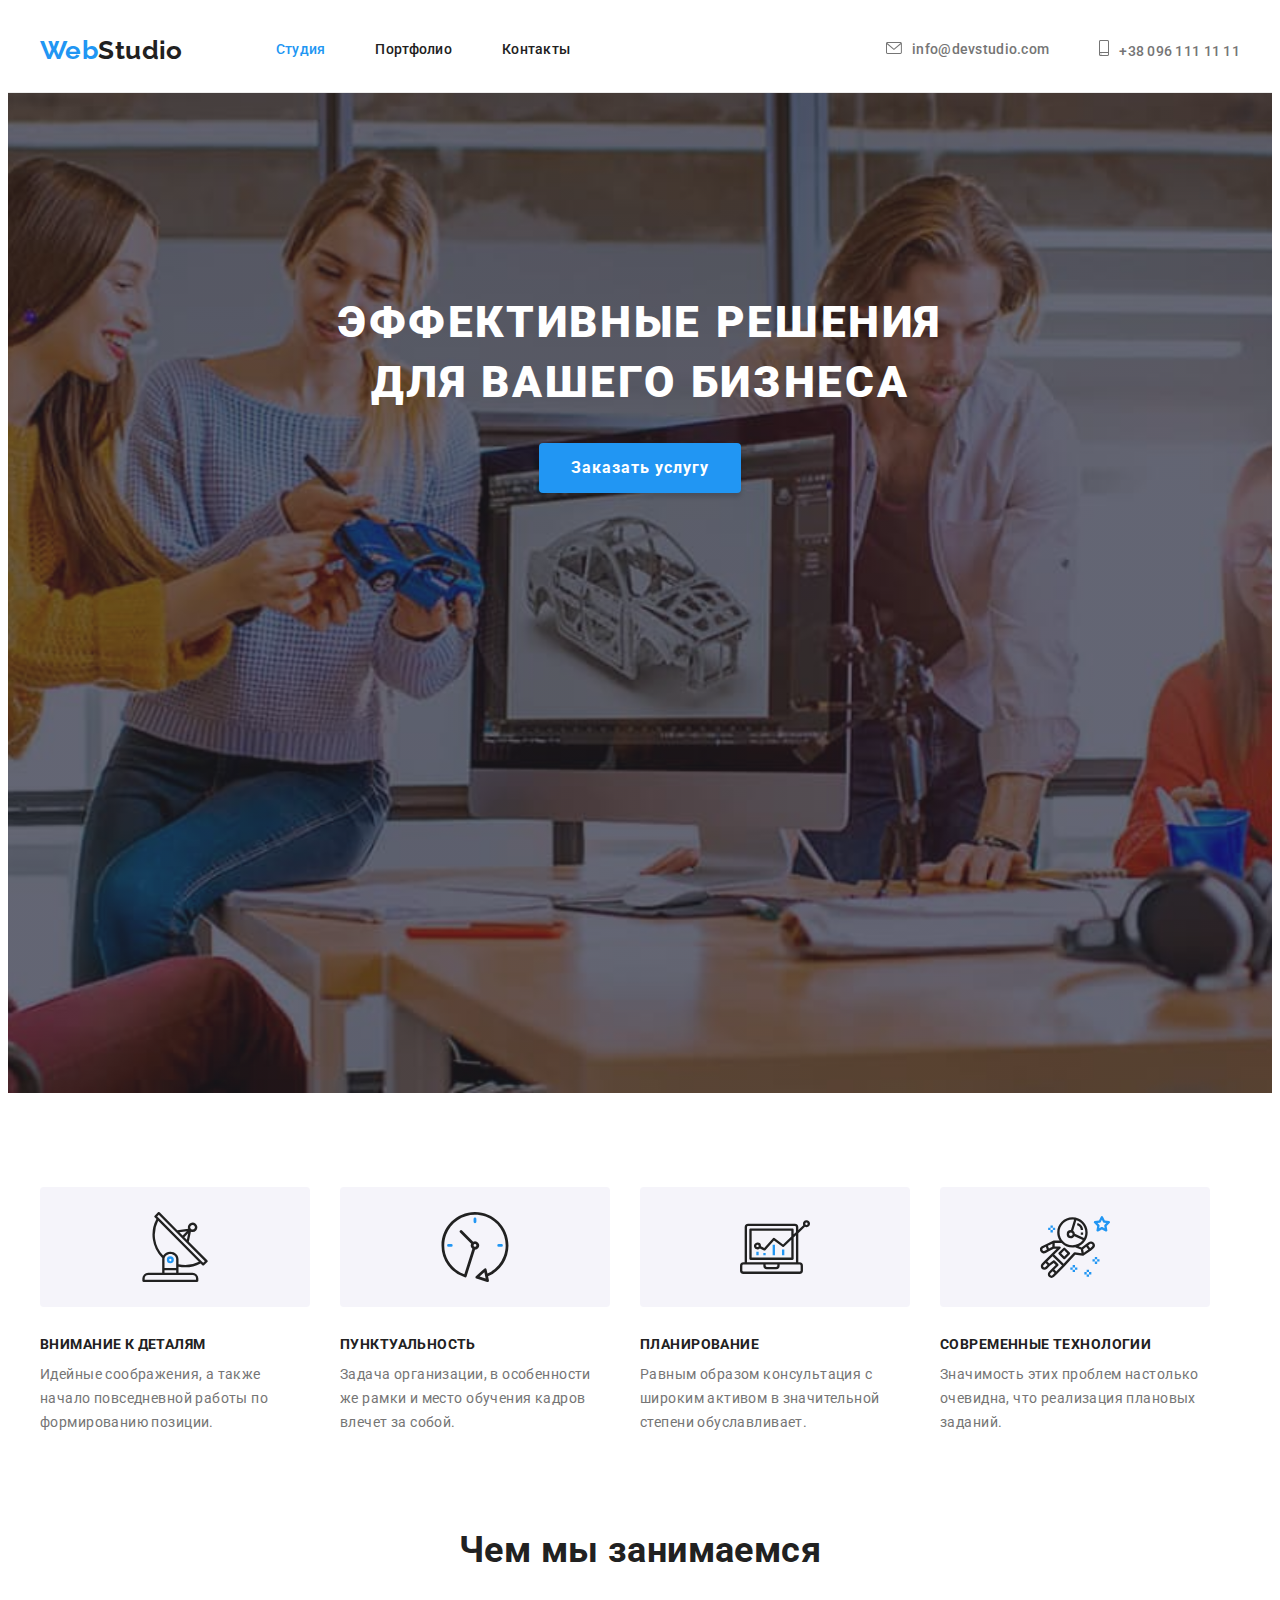
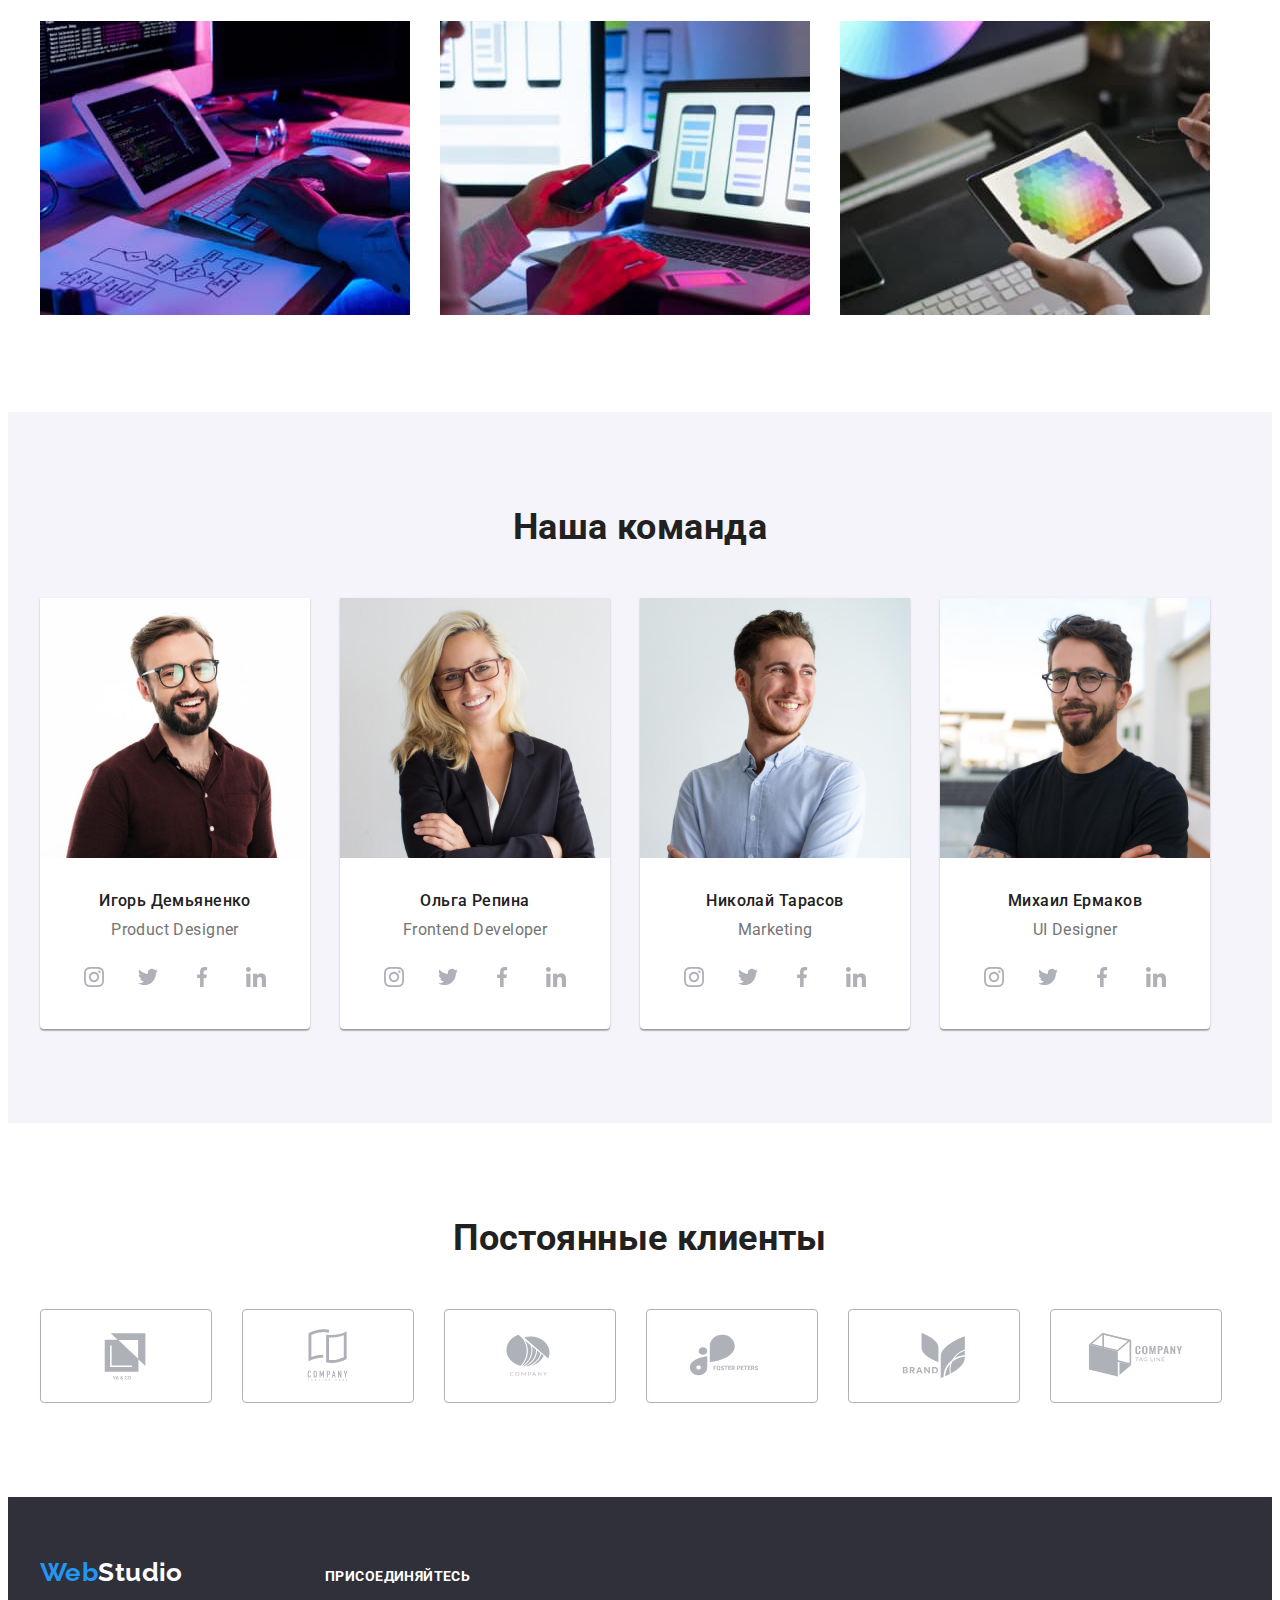
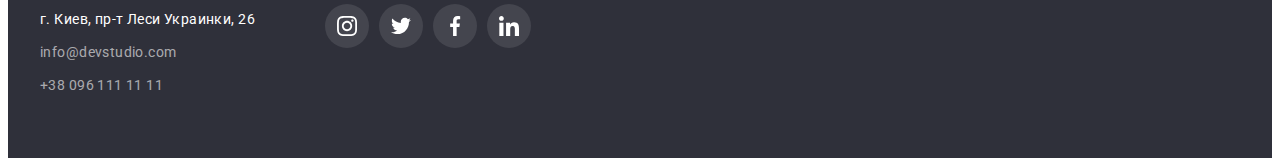
==== commit 9341995a: "Update index.html" ====
--- a/index.html
+++ b/index.html
@@ -339,28 +339,30 @@
     <!-- Page footer -->
     <footer class="footer">
       <div class="container">
-        <a href="./index.html" class="link logo-footer"
-          ><span class="sign">Web</span><span class="studio">Studio</span></a
-        >
-        <address>
-          <ul class="list address">
-            <li class="item-address">
-              <a
-                href="https://goo.gl/maps/n7KvUpTxi8NSxzfY6"
-                target="_blank"
-                rel="nofollow noreferrer noopener"
-                class="link link-address"
-                >г. Киев, пр-т Леси Украинки, 26</a
-              >
-            </li>
-            <li class="item-mail">
-              <a href="mailto:info@devstudio.com" class="link link-mail">info@devstudio.com</a>
-            </li>
-            <li class="item-tel">
-              <a href="tel:+380961111111" class="link link-tel">+38 096 111 11 11</a>
-            </li>
-          </ul>
-        </address>
+        <div class="footer-logo-address">
+          <a href="./index.html" class="link logo-footer"
+            ><span class="sign">Web</span><span class="studio">Studio</span></a
+          >
+          <address>
+            <ul class="list address">
+              <li class="item-address">
+                <a
+                  href="https://goo.gl/maps/n7KvUpTxi8NSxzfY6"
+                  target="_blank"
+                  rel="nofollow noreferrer noopener"
+                  class="link link-address"
+                  >г. Киев, пр-т Леси Украинки, 26</a
+                >
+              </li>
+              <li class="item-mail">
+                <a href="mailto:info@devstudio.com" class="link link-mail">info@devstudio.com</a>
+              </li>
+              <li class="item-tel">
+                <a href="tel:+380961111111" class="link link-tel">+38 096 111 11 11</a>
+              </li>
+            </ul>
+          </address>
+        </div>
         <div class="join-soc-networks">
           <h2 class="soc-title">присоединяйтесь</h2>
           <ul class="soc-list list">
@@ -387,7 +389,7 @@
             </li>
             <li class="join-soc-item">
               <a href="" class="join-soc-link link">
-                <svg class="team-soc-icon" width="20" height="20">
+                <svg class="join-soc-icon" width="20" height="20">
                   <use href="./images/icons.svg#icon-linkedin"></use>
                 </svg>
               </a>
--- a/css/styles.css
+++ b/css/styles.css
@@ -15,6 +15,40 @@
   font-family: Roboto, sans-serif;
   font-size: 14px;
   letter-spacing: 0.03em;
+}
+.list {
+  list-style: none;
+  padding: 0;
+  margin: 0;
+}
+.link {
+  text-decoration: none;
+  color: inherit;
+}
+h1,
+h2,
+h3,
+h4,
+h5,
+h6,
+p {
+  margin-top: 0;
+  margin-bottom: 0;
+}
+.img {
+  display: block;
+  max-width: 100%;
+  height: auto;
+}
+.address {
+  font-style: normal;
+}
+.container {
+  width: 1200px;
+  margin: 0 auto;
+  padding-left: 15px;
+  padding-right: 15px;
+  /* border: 1px solid red; */
 }
 .visually-hidden {
   position: absolute;
@@ -28,40 +62,7 @@
   clip: rect(0 0 0 0);
   overflow: hidden;
 }
-.list {
-  list-style: none;
-  padding: 0;
-  margin: 0;
-}
-.link {
-  text-decoration: none;
-  color: inherit;
-}
-h1,
-h2,
-h3,
-h4,
-h5,
-h6,
-p {
-  margin-top: 0;
-  margin-bottom: 0;
-}
-.img {
-  display: block;
-  max-width: 100%;
-  height: auto;
-}
-.address {
-  font-style: normal;
-}
-.container {
-  width: 1200px;
-  margin: 0 auto;
-  padding-left: 15px;
-  padding-right: 15px;
-  /* border: 1px solid red; */
-}
+
 /*---------------Header for Studio and Portfolio*--------------------/
 /* LINE */
 .header {
@@ -175,6 +176,7 @@
 
   background-image: linear-gradient(rgba(47, 48, 58, 0.4), rgba(47, 48, 58, 0.4)),
     url(../images/img-hero.jpg);
+  background-repeat: no-repeat;
   background-position: center;
   background-size: cover;
 }
@@ -361,7 +363,7 @@
   height: 100%;
   background-color: var(--primary-background-color);
   border-radius: 50%;
-  color: var(--text-color);
+  color: #afb1b8;
 }
 .team-soc-link:hover,
 .team-soc-link:focus {
@@ -389,35 +391,28 @@
 .customers-icon-list .item-customers + .item-customers {
   margin-left: var(--card-set-gap);
 }
-.item-customers {
-  display: inherit;
+
+.item-customers-link {
+  display: flex;
+  justify-content: center;
   align-items: center;
-  justify-content: center;
   width: 170px;
   height: 92px;
   border: 1px solid #afb1b8;
   border-radius: 4px;
 }
-.item-customers-link {
-  display: flex;
-  align-items: center;
-  justify-content: center;
-  width: 100%;
-  height: 100%;
+.item-customers-link:hover,
+.item-customers-link:focus {
+  border-color: #2196f3;
+  fill: var(--accent-color);
 }
 .company-icon {
-  width: 100%;
-  height: 100%;
-  padding: 16px 32px;
-  fill: var(--text-color);
+  fill: #afb1b8;
 }
 .company-icon:hover,
-.company-icon:hover {
+.company-icon:focus {
   fill: var(--accent-color);
-  border: 1px solid #2196f3;
-  border-radius: 4px;
-}
-
+}
 /*------------------------- Main portfolio.html----------------*/
 /*-----------list buttons----------------------------*/
 .bottons-list {
@@ -468,16 +463,17 @@
   margin-top: var(--card-set-gap);
 }
 
-.item-card:hover,
-.item-card:focus {
+.portfolio-card-link {
+  display: block;
+}
+
+.portfolio-card-link:hover,
+.portfolio-card-link:focus {
   box-shadow: 0px 1px 1px rgba(0, 0, 0, 0.12), 0px 4px 4px rgba(0, 0, 0, 0.06),
     1px 4px 6px rgba(0, 0, 0, 0.16);
-  box-shadow: 0px 1px 1px rgba(0, 0, 0, 0.12), 0px 4px 4px rgba(0, 0, 0, 0.06),
-    1px 4px 6px rgba(0, 0, 0, 0.16);
 }
 
 .data-gallery {
-  background-color: #ffffff;
   border: 1px solid #eeeeee;
   border-top: none;
   padding: 20px 24px 20px 24px;
@@ -550,11 +546,16 @@
 .address .link-address:focus {
   color: var(--accent-color);
 }
-
-.join-soc-networks{
-  display: block
-  margin-left: 70px;
-  
+.footer .container {
+  display: flex;
+  align-items: baseline;
+}
+
+.footer-logo-address {
+  margin-right: 70px;
+}
+.join-soc-networks {
+  display: block;
 }
 
 .soc-title {
@@ -571,7 +572,7 @@
 
 .soc-list {
   display: flex;
-  margin: auto;
+  margin: 0 auto;
 }
 
 .join-soc-item {
@@ -596,10 +597,11 @@
 }
 
 .join-soc-link:hover,
-.tjoin-soc-link:focus {
+.join-soc-link:focus {
   background-color: var(--accent-color);
   color: var(--white-text-color);
 }
 
-.team-soc-icon {
-  fill: currentColor;+.join-soc-icon {
+  fill: currentColor;
+}
